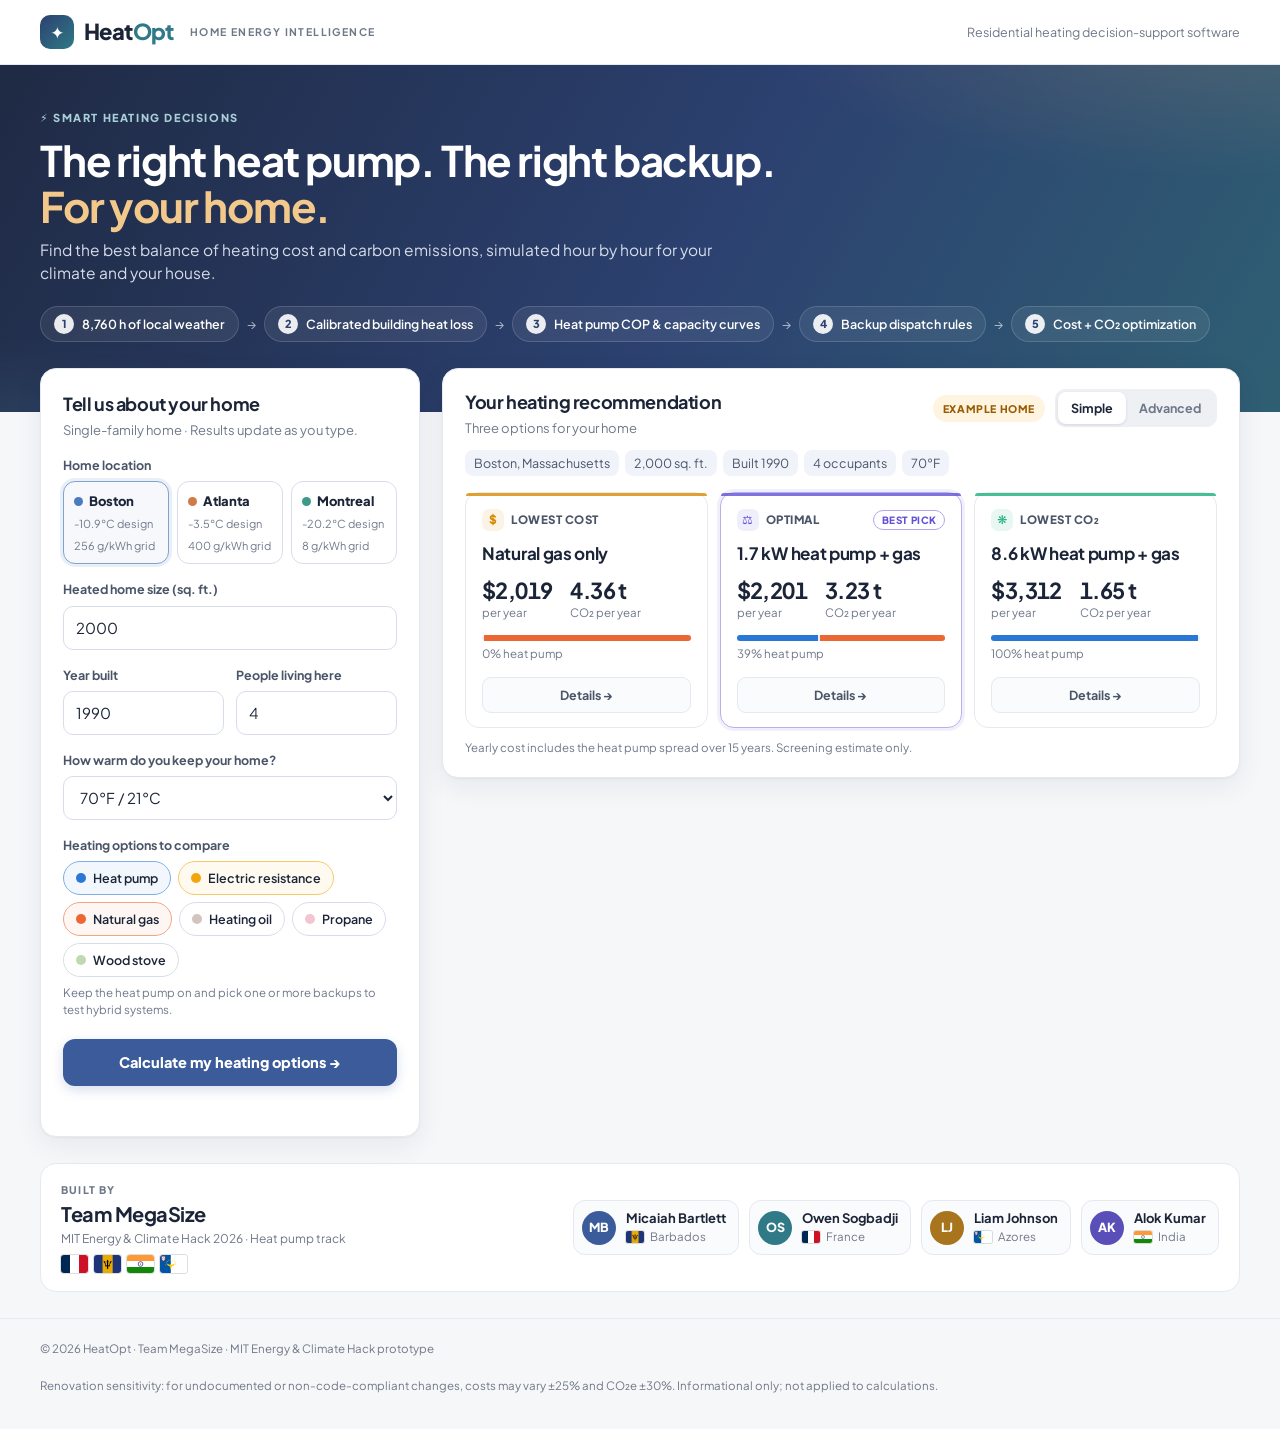
==== index.html @ 23d73d43 "Initial HeatOpt deployment Co-authored-by: Copilot <223556219+Copilot@users.noreply.github.com>" ====
<!doctype html>
<html lang="en">
<head>
<meta charset="utf-8">
<meta name="viewport" content="width=device-width,initial-scale=1">
<title>HeatOpt | Smart Home Heating Decisions</title>
<link rel="preconnect" href="https://fonts.googleapis.com">
<link href="https://fonts.googleapis.com/css2?family=Plus+Jakarta+Sans:wght@400;500;600;700;800&display=swap" rel="stylesheet">
<link rel="stylesheet" href="assets/styles.css">
</head>
<body class="simple">
<header><div class="wrap nav">
  <div class="brand"><div class="logo" aria-hidden="true">✦</div><span>Heat<span class="opt">Opt</span></span><small>HOME ENERGY INTELLIGENCE</small></div>
  <div class="nav-meta">Residential heating decision-support software</div>
</div></header>

<section class="hero"><div class="wrap">
  <div class="eyebrow">⚡ Smart heating decisions</div>
  <h1>The right heat pump. The right backup. <em>For your home.</em></h1>
  <p>Find the best balance of heating cost and carbon emissions, simulated hour by hour for your climate and your house.</p>
  <div class="pipeline" aria-label="How the model works">
    <div class="pipe"><i>1</i>8,760 h of local weather</div><span class="arrow">→</span>
    <div class="pipe"><i>2</i>Calibrated building heat loss</div><span class="arrow">→</span>
    <div class="pipe"><i>3</i>Heat pump COP &amp; capacity curves</div><span class="arrow">→</span>
    <div class="pipe"><i>4</i>Backup dispatch rules</div><span class="arrow">→</span>
    <div class="pipe"><i>5</i>Cost + CO₂ optimization</div>
  </div>
</div></section>

<main class="wrap">
<div class="workspace">

  <!-- ===== Form ===== -->
  <section class="card form-card" aria-labelledby="formTitle">
    <h2 id="formTitle">Tell us about your home</h2>
    <p class="sub">Single-family home · Results update as you type.</p>
    <form id="form" novalidate>
      <div class="field"><span class="label">Home location</span>
        <div class="cities" id="cities"></div>
      </div>
      <div class="field"><label class="label" for="area">Heated home size (sq. ft.)</label>
        <input id="area" type="number" min="300" max="15000" step="1" value="2000" inputmode="numeric" required></div>
      <div class="two">
        <div class="field"><label class="label" for="year">Year built</label>
          <input id="year" type="number" min="1800" max="2026" value="1990" inputmode="numeric" required></div>
        <div class="field"><label class="label" for="people">People living here</label>
          <input id="people" type="number" min="1" max="20" value="4" inputmode="numeric" required></div>
      </div>
      <div class="field"><label class="label" for="indoor">How warm do you keep your home?</label>
        <select id="indoor"><option value="18">64°F / 18°C</option><option value="20">68°F / 20°C</option><option value="21" selected>70°F / 21°C</option><option value="22">72°F / 22°C</option><option value="24">75°F / 24°C</option></select></div>
      <div class="field"><span class="label">Heating options to compare</span>
        <div class="checks" id="checks">
          <label class="chip" style="--c:var(--hp)"><input type="checkbox" value="hp" checked><span class="sw"></span>Heat pump</label>
          <label class="chip" style="--c:#f2a50c"><input type="checkbox" value="electric_resistance" checked><span class="sw"></span>Electric resistance</label>
          <label class="chip" style="--c:#eb6834"><input type="checkbox" value="natural_gas" checked><span class="sw"></span>Natural gas</label>
          <label class="chip" style="--c:#7b5a45"><input type="checkbox" value="heating_oil"><span class="sw"></span>Heating oil</label>
          <label class="chip" style="--c:#e2557a"><input type="checkbox" value="propane"><span class="sw"></span>Propane</label>
          <label class="chip" style="--c:#4f8f2a"><input type="checkbox" value="wood"><span class="sw"></span>Wood stove</label>
        </div>
        <p class="hint">Keep the heat pump on and pick one or more backups to test hybrid systems.</p>
      </div>
      <button class="btn" type="submit">Calculate my heating options →</button>
      <div class="error" id="error" aria-live="polite"></div>
    </form>
  </section>

  <!-- ===== Results ===== -->
  <div class="results" id="results" aria-live="polite">
    <section class="card res-head">
      <div class="toprow">
        <div><h2>Your heating recommendation</h2><p class="sub" id="viewSub">Three options for your home</p></div>
        <div class="viewbar">
          <span class="tag" id="tag">Example home</span>
          <div class="seg" role="group" aria-label="View"><button type="button" data-view="simple" aria-pressed="true">Simple</button><button type="button" data-view="advanced" aria-pressed="false">Advanced</button></div>
        </div>
      </div>
      <div class="preview" id="preview"></div>

      <div class="recs simple-only" id="recs"></div>
      <p class="simple-note simple-only" id="simpleNote"></p>

      <div class="objectives adv-only" id="choices" role="tablist" aria-label="Optimization goal"></div>

      <div class="banner adv-only" id="banner">
        <div>
          <small id="recommendLabel">Best balance of cost + CO₂</small>
          <h3 id="winner">Calculating…</h3>
          <p id="reason">—</p>
        </div>
        <div class="donut" aria-hidden="true"><svg viewBox="0 0 42 42"><circle cx="21" cy="21" r="16" fill="none" stroke="#e6e9ef" stroke-width="6"/><circle id="donutArc" cx="21" cy="21" r="16" fill="none" stroke="var(--hp)" stroke-width="6" stroke-linecap="round" stroke-dasharray="0 101"/></svg><span id="donutPct">–</span><div class="dcap">from heat pump</div></div>
      </div>

      <div class="kpis adv-only">
        <div class="kpi" style="--c:var(--blue)"><div class="ic">◎</div><div><span>Heat pump size</span><b class="tnum" id="size">—</b><em id="sizeNote">at winter design temperature</em></div></div>
        <div class="kpi" style="--c:var(--teal)"><div class="ic">♺</div><div><span>Heat from heat pump</span><b class="tnum" id="share">—</b><em id="scop">seasonal COP —</em></div></div>
        <div class="kpi" style="--c:var(--rose)"><div class="ic">▲</div><div><span>Peak heating need</span><b class="tnum" id="peak">—</b><em id="annualHeat">— kWh of heat a year</em></div></div>
        <div class="kpi" style="--c:var(--amber)"><div class="ic">$</div><div><span>Annual energy cost</span><b class="tnum" id="operating">—</b><em id="opDelta">energy use only</em></div></div>
        <div class="kpi" style="--c:var(--pick-co2)"><div class="ic">❋</div><div><span>Annual CO₂ emissions</span><b class="tnum" id="co2">—</b><em id="co2Delta">tonnes CO₂e per year</em></div></div>
        <div class="kpi" style="--c:var(--violet)"><div class="ic">⌂</div><div><span>Upfront heat pump cost</span><b class="tnum" id="upfront">—</b><em>illustrative installed estimate</em></div></div>
      </div>
    </section>

    <section class="card chart-card adv-only">
      <h3>Every system the model tested</h3>
      <p class="sub">Each dot is one combination of heat pump model, size, backup fuel and control rule. Lower-left is cheaper and cleaner.</p>
      <div class="legend">
        <span><i class="o" style="--c:var(--pick-cost)"></i>Lowest cost</span>
        <span><i class="o" style="--c:var(--pick-bal)"></i>Optimal</span>
        <span><i class="o" style="--c:var(--pick-co2)"></i>Lowest CO₂</span>
        <span><i class="ring"></i>Other heat pump systems</span>
        <span><i class="dm"></i>Backup only (no heat pump)</span>
      </div>
      <svg class="chart" id="scatter" viewBox="0 0 680 330" role="img" aria-label="Annualized cost versus annual CO2 for every tested system"></svg>
      <details class="disc"><summary>Show as a table</summary><article><div class="tableview" id="scatterTable"></div></article></details>
    </section>

    <div class="charts2 adv-only">
      <section class="card chart-card adv-only">
        <h3>Where your heat comes from, month by month</h3>
        <p class="sub" id="monthSub">Heat delivered to the home (kWh)</p>
        <div class="legend"><span><i style="--c:var(--hp)"></i>Heat pump</span><span><i style="--c:var(--backup)"></i><span id="bkName">Backup</span></span></div>
        <svg class="chart" id="monthly" viewBox="0 0 400 250" role="img" aria-label="Monthly heat from heat pump and backup"></svg>
      </section>
      <section class="card chart-card adv-only">
        <h3>When the backup takes over</h3>
        <p class="sub">Annual heat delivered at each outdoor temperature (kWh)</p>
        <div class="legend"><span><i style="--c:var(--hp)"></i>Heat pump</span><span><i style="--c:var(--backup)"></i>Backup</span></div>
        <svg class="chart" id="bins" viewBox="0 0 400 250" role="img" aria-label="Heat delivered by outdoor temperature"></svg>
      </section>
    </div>

    <section class="card chart-card adv-only">
      <h3>The same home in three climates</h3>
      <p class="sub">Your house and choices, re-run in each city. The best-balance system shifts with climate and grid.</p>
      <div class="citygrid" id="citygrid"></div>
    </section>

    <section class="card chart-card adv-only">
      <h3>Cost and carbon comparison</h3>
      <p class="sub">Annualized cost = energy + heat pump capital recovery over 15 years at 5%.</p>
      <div id="comparison"></div>
      <div style="margin-top:12px">
        <details class="disc"><summary>Model assumptions and data sources</summary><article>
          <p>Home heat loss comes from calibrated Boston, Atlanta and Montreal building archetypes and is adjusted for floor area, construction year, occupants and thermostat setting. The model uses 8,760 hours of city-specific typical-year weather and temperature-dependent equipment curves. This browser calculator approximates the project's full ISO 13790 5R1C model; it does not re-run that dynamic model for each entered home.</p>
          <p>Annual cost includes purchased energy. The optimization compares annualized installed heat pump cost over 15 years at a 5% discount rate. The balanced selection adds $190 per tonne CO₂e to annualized cost as an explicit scenario assumption. Existing backup equipment is treated as already installed; new backup installation costs and rebates are not included. Equipment performance curves include interpolated or extrapolated temperatures, and sizing scales reference performance curves rather than guaranteeing that exact equipment size is sold.</p>
          <p>Wood prices may rely on historical/proxy data. Fuel and grid factors follow the uploaded EIA / EPA / eGRID / Hydro-Québec data and the project files. No hourly marginal grid emissions or full lifecycle refrigerant impacts are included.</p>
          <p id="priceNotes"></p>
          <p id="missingNote" style="font-weight:700;color:#9a5b00"></p>
        </article></details>
      </div>
      <p class="smallprint" style="margin:10px 0 0">Screening estimate, not installation advice. Actual heat pump sizing needs an on-site heating-load assessment.</p>
    </section>
  </div>
</div>

<div class="steps">
  <div class="step" style="--c:var(--blue)"><strong>01 · Tell us about your home</strong><p>Enter the few details that drive space heating.</p></div>
  <div class="step" style="--c:var(--violet)"><strong>02 · We simulate every hour of the year</strong><p>City weather, equipment curves, energy prices and grid emissions.</p></div>
  <div class="step" style="--c:var(--teal)"><strong>03 · You choose the best fit</strong><p>Compare lowest cost, lowest carbon and a balanced design.</p></div>
</div>
<section class="team" aria-label="Team credits">
  <div class="tn"><small>Built by</small><b>Team MegaSize</b><span>MIT Energy &amp; Climate Hack 2026 · Heat pump track</span>
    <div class="flags"><svg class="flag" viewBox="0 0 30 20" role="img" aria-label="France flag"><rect width="10" height="20" fill="#002654"/><rect x="10" width="10" height="20" fill="#fff"/><rect x="20" width="10" height="20" fill="#ce1126"/></svg><img class="flag" src="[data-uri]" alt="Barbados flag" style="object-fit:cover"><svg class="flag" viewBox="0 0 30 20" role="img" aria-label="India flag"><rect width="30" height="6.67" fill="#ff9933"/><rect y="6.67" width="30" height="6.67" fill="#fff"/><rect y="13.33" width="30" height="6.67" fill="#138808"/><circle cx="15" cy="10" r="2.6" fill="none" stroke="#000080" stroke-width=".7"/><circle cx="15" cy="10" r=".6" fill="#000080"/></svg><svg class="flag" viewBox="0 0 30 20" role="img" aria-label="Azores flag"><rect width="30" height="20" fill="#fff"/><rect width="12" height="20" fill="#0055a4"/><path d="M2 1.4h3.6v2.9c0 1.3-.9 2-1.8 2.3-.9-.3-1.8-1-1.8-2.3z" fill="#fff" stroke="#d52b1e" stroke-width=".6"/><g fill="#003893"><circle cx="3.8" cy="2.9" r=".35"/><circle cx="3.1" cy="3.8" r=".35"/><circle cx="4.5" cy="3.8" r=".35"/><circle cx="3.8" cy="4.7" r=".35"/></g><g fill="#ffcc00"><polygon points="6.40,10.25 6.59,10.75 7.11,10.77 6.70,11.10 6.84,11.61 6.40,11.31 5.96,11.61 6.10,11.10 5.69,10.77 6.21,10.75"/><polygon points="6.83,8.11 7.01,8.60 7.54,8.63 7.13,8.95 7.27,9.46 6.83,9.17 6.39,9.46 6.53,8.95 6.11,8.63 6.64,8.60"/><polygon points="8.04,6.29 8.23,6.79 8.75,6.81 8.34,7.14 8.48,7.65 8.04,7.36 7.60,7.65 7.74,7.14 7.33,6.81 7.86,6.79"/><polygon points="9.86,5.08 10.04,5.57 10.57,5.59 10.16,5.92 10.30,6.43 9.86,6.14 9.42,6.43 9.56,5.92 9.14,5.59 9.67,5.57"/><polygon points="12.00,4.65 12.19,5.15 12.71,5.17 12.30,5.50 12.44,6.01 12.00,5.72 11.56,6.01 11.70,5.50 11.29,5.17 11.81,5.15"/><polygon points="14.14,5.08 14.33,5.57 14.86,5.59 14.44,5.92 14.58,6.43 14.14,6.14 13.70,6.43 13.84,5.92 13.43,5.59 13.96,5.57"/><polygon points="15.96,6.29 16.14,6.79 16.67,6.81 16.26,7.14 16.40,7.65 15.96,7.36 15.52,7.65 15.66,7.14 15.25,6.81 15.77,6.79"/><polygon points="17.17,8.11 17.36,8.60 17.89,8.63 17.47,8.95 17.61,9.46 17.17,9.17 16.73,9.46 16.87,8.95 16.46,8.63 16.99,8.60"/><polygon points="17.60,10.25 17.79,10.75 18.31,10.77 17.90,11.10 18.04,11.61 17.60,11.31 17.16,11.61 17.30,11.10 16.89,10.77 17.41,10.75"/><path d="M7.6 9.4 12 11.4 16.4 9.4 15.4 11.8 12 12.9 8.6 11.8z"/><ellipse cx="12" cy="12.6" rx="1" ry="1.9"/><circle cx="12" cy="10.7" r=".75"/><path d="M11.2 14.1h1.6L12 15.9z"/></g></svg></div></div>
  <div class="members"><div class="member" style="--c:#3b5b9a"><div class="av">MB</div><div><b>Micaiah Bartlett</b><span><img class="flag" src="[data-uri]" alt="Barbados flag" style="object-fit:cover">Barbados</span></div></div><div class="member" style="--c:#2f7a86"><div class="av">OS</div><div><b>Owen Sogbadji</b><span><svg class="flag" viewBox="0 0 30 20" role="img" aria-label="France flag"><rect width="10" height="20" fill="#002654"/><rect x="10" width="10" height="20" fill="#fff"/><rect x="20" width="10" height="20" fill="#ce1126"/></svg>France</span></div></div><div class="member" style="--c:#a8741c"><div class="av">LJ</div><div><b>Liam Johnson</b><span><svg class="flag" viewBox="0 0 30 20" role="img" aria-label="Azores flag"><rect width="30" height="20" fill="#fff"/><rect width="12" height="20" fill="#0055a4"/><path d="M2 1.4h3.6v2.9c0 1.3-.9 2-1.8 2.3-.9-.3-1.8-1-1.8-2.3z" fill="#fff" stroke="#d52b1e" stroke-width=".6"/><g fill="#003893"><circle cx="3.8" cy="2.9" r=".35"/><circle cx="3.1" cy="3.8" r=".35"/><circle cx="4.5" cy="3.8" r=".35"/><circle cx="3.8" cy="4.7" r=".35"/></g><g fill="#ffcc00"><polygon points="6.40,10.25 6.59,10.75 7.11,10.77 6.70,11.10 6.84,11.61 6.40,11.31 5.96,11.61 6.10,11.10 5.69,10.77 6.21,10.75"/><polygon points="6.83,8.11 7.01,8.60 7.54,8.63 7.13,8.95 7.27,9.46 6.83,9.17 6.39,9.46 6.53,8.95 6.11,8.63 6.64,8.60"/><polygon points="8.04,6.29 8.23,6.79 8.75,6.81 8.34,7.14 8.48,7.65 8.04,7.36 7.60,7.65 7.74,7.14 7.33,6.81 7.86,6.79"/><polygon points="9.86,5.08 10.04,5.57 10.57,5.59 10.16,5.92 10.30,6.43 9.86,6.14 9.42,6.43 9.56,5.92 9.14,5.59 9.67,5.57"/><polygon points="12.00,4.65 12.19,5.15 12.71,5.17 12.30,5.50 12.44,6.01 12.00,5.72 11.56,6.01 11.70,5.50 11.29,5.17 11.81,5.15"/><polygon points="14.14,5.08 14.33,5.57 14.86,5.59 14.44,5.92 14.58,6.43 14.14,6.14 13.70,6.43 13.84,5.92 13.43,5.59 13.96,5.57"/><polygon points="15.96,6.29 16.14,6.79 16.67,6.81 16.26,7.14 16.40,7.65 15.96,7.36 15.52,7.65 15.66,7.14 15.25,6.81 15.77,6.79"/><polygon points="17.17,8.11 17.36,8.60 17.89,8.63 17.47,8.95 17.61,9.46 17.17,9.17 16.73,9.46 16.87,8.95 16.46,8.63 16.99,8.60"/><polygon points="17.60,10.25 17.79,10.75 18.31,10.77 17.90,11.10 18.04,11.61 17.60,11.31 17.16,11.61 17.30,11.10 16.89,10.77 17.41,10.75"/><path d="M7.6 9.4 12 11.4 16.4 9.4 15.4 11.8 12 12.9 8.6 11.8z"/><ellipse cx="12" cy="12.6" rx="1" ry="1.9"/><circle cx="12" cy="10.7" r=".75"/><path d="M11.2 14.1h1.6L12 15.9z"/></g></svg>Azores</span></div></div><div class="member" style="--c:#5a4fb8"><div class="av">AK</div><div><b>Alok Kumar</b><span><svg class="flag" viewBox="0 0 30 20" role="img" aria-label="India flag"><rect width="30" height="6.67" fill="#ff9933"/><rect y="6.67" width="30" height="6.67" fill="#fff"/><rect y="13.33" width="30" height="6.67" fill="#138808"/><circle cx="15" cy="10" r="2.6" fill="none" stroke="#000080" stroke-width=".7"/><circle cx="15" cy="10" r=".6" fill="#000080"/></svg>India</span></div></div></div>
</section>
</main>

<footer><div class="wrap footer-row">
  <span>© 2026 HeatOpt · Team MegaSize · MIT Energy &amp; Climate Hack prototype</span>
  <span>Renovation sensitivity: for undocumented or non-code-compliant changes, costs may vary ±25% and CO₂e ±30%. Informational only; not applied to calculations.</span>
</div></footer>
<div id="tip" role="tooltip"></div>

<script src="assets/data.js"></script>
<script src="assets/model.js"></script>
<script src="assets/app.js"></script>
</body>
</html>
---- assets/styles.css ----
:root{
  --ink:#1c2538;--ink-2:#4a5568;--muted:#6f7889;--line:#e6e9ef;--page:#f6f7f9;--card:#fff;--accent:#3b5b9a;
  --indigo:#3d2ccf;--blue:#2a78d6;--sky:#18b4e0;--teal:#0fa38c;--amber:#f2a50c;--orange:#eb6834;--rose:#e2557a;--violet:#6250d6;
  --hp:#2a78d6;--backup:#eb6834;
  --pick-cost:#d98a00;--pick-bal:#6250d6;--pick-co2:#1baf7a;
  --boston:#4a7bbf;--atlanta:#d07a4a;--montreal:#3f998a;
  --r:16px;--shadow:0 1px 2px #16213e0d,0 8px 28px #16213e12;
}
*{box-sizing:border-box}
html{-webkit-text-size-adjust:100%}
body{margin:0;background:var(--page);color:var(--ink);font-family:'Plus Jakarta Sans',Inter,ui-sans-serif,system-ui,-apple-system,'Segoe UI',sans-serif;line-height:1.45;font-size:15px}
button,input,select{font:inherit;color:inherit}
button{cursor:pointer}
.wrap{max-width:1240px;margin:0 auto;padding:0 20px}
.tnum{font-variant-numeric:tabular-nums}

/* ---------- header & hero ---------- */
header{background:#fff;border-bottom:1px solid var(--line)}
.nav{height:64px;display:flex;align-items:center;justify-content:space-between;gap:16px}
.brand{display:flex;align-items:center;gap:10px;font-weight:800;font-size:22px;letter-spacing:-.6px}
.brand .logo{width:34px;height:34px;border-radius:10px;background:linear-gradient(135deg,#2c4170,#2f7a86);display:grid;place-items:center;color:#fff;font-size:17px}
.brand .opt{color:#2f7a86}
.brand small{font-size:10.5px;letter-spacing:1.4px;font-weight:700;color:var(--muted);margin-left:6px}
.nav-meta{font-size:12.5px;color:var(--muted)}
.hero{position:relative;overflow:hidden;color:#fff;padding:40px 0 70px;background:
  radial-gradient(800px 300px at 95% -20%,#f2b27a2e,transparent 60%),
  radial-gradient(700px 300px at 0% 130%,#6fc3cf33,transparent 60%),
  linear-gradient(120deg,#1f2a44 0%,#2c4170 55%,#2f5f73 100%)}
.hero h1{font-size:clamp(28px,3.4vw,42px);letter-spacing:-1.2px;line-height:1.1;margin:10px 0 10px;max-width:780px}
.hero h1 em{font-style:normal;color:#f3c98b}
.hero p{margin:0;max-width:680px;color:#d6dcea;font-size:15.5px}
.eyebrow{display:inline-flex;align-items:center;gap:8px;font-size:11px;letter-spacing:1.6px;text-transform:uppercase;font-weight:800;color:#a9cfd8}
.pipeline{display:flex;flex-wrap:wrap;gap:8px;margin-top:22px;align-items:center}
.pipe{display:flex;align-items:center;gap:8px;background:#ffffff12;border:1px solid #ffffff26;border-radius:999px;padding:7px 13px;font-size:12.5px;font-weight:600;backdrop-filter:blur(4px)}
.pipe i{font-style:normal;width:20px;height:20px;border-radius:50%;display:grid;place-items:center;font-size:11px;background:#ffffffe6;color:#2c4170;font-weight:800}
.arrow{color:#ffffff99;font-size:13px}

/* ---------- layout ---------- */
.workspace{display:grid;grid-template-columns:minmax(300px,380px) minmax(0,1fr);gap:22px;align-items:start;margin-top:-44px;position:relative}
.card{background:var(--card);border:1px solid var(--line);border-radius:var(--r);box-shadow:var(--shadow)}
.form-card{padding:22px;position:sticky;top:16px}
.card h2{margin:0;font-size:18px;letter-spacing:-.4px}
.sub{margin:4px 0 0;font-size:13px;color:var(--muted)}
.field{margin-top:16px}
.label{display:block;font-size:12.5px;font-weight:700;color:var(--ink-2);margin-bottom:7px}
.field input,.field select{display:block;width:100%;background:#fff;border:1.5px solid #d7ddea;border-radius:10px;padding:10px 12px;min-height:44px;outline:none;transition:border-color .15s,box-shadow .15s}
.field input:focus,.field select:focus{border-color:var(--accent);box-shadow:0 0 0 4px #3b5b9a1f}
.two{display:grid;grid-template-columns:1fr 1fr;gap:12px}
.two .field{margin-top:16px}

.cities{display:grid;grid-template-columns:repeat(3,1fr);gap:8px}
.city{position:relative;border:1.5px solid #d7ddea;border-radius:12px;padding:10px 10px 9px;cursor:pointer;background:#fff;transition:all .15s;min-width:0}
.city input{position:absolute;opacity:0;pointer-events:none}
.city .nm{display:flex;align-items:center;gap:6px;font-weight:800;font-size:13px}
.city .dot{width:9px;height:9px;border-radius:50%;background:var(--c)}
.city .meta{font-size:11px;color:var(--muted);margin-top:4px;line-height:1.35}
.city:has(input:checked){border-color:color-mix(in srgb,var(--c) 70%,#fff);background:color-mix(in srgb,var(--c) 5%,#fff);box-shadow:0 0 0 3px color-mix(in srgb,var(--c) 12%,transparent)}
.city:has(input:focus-visible){outline:2px solid var(--c);outline-offset:2px}

.checks{display:flex;flex-wrap:wrap;gap:7px}
.chip{display:inline-flex;align-items:center;gap:7px;border:1.5px solid #d7ddea;border-radius:999px;padding:7px 12px;font-size:12.5px;font-weight:600;cursor:pointer;background:#fff;transition:all .15s;user-select:none}
.chip{position:relative}.chip input,.city input{position:absolute;opacity:0;pointer-events:none;width:1px;height:1px;margin:0;left:0;top:0}
.chip .sw{width:10px;height:10px;border-radius:50%;background:var(--c);opacity:.35}
.chip:has(input:checked){border-color:color-mix(in srgb,var(--c) 60%,#fff);background:color-mix(in srgb,var(--c) 6%,#fff);color:var(--ink)}
.chip:has(input:checked) .sw{opacity:1}
.chip:has(input:focus-visible){outline:2px solid var(--c);outline-offset:2px}
.hint{font-size:11.5px;color:var(--muted);margin:8px 0 0}
.btn{margin-top:20px;width:100%;border:0;border-radius:12px;padding:13px 16px;font-weight:800;font-size:14.5px;color:#fff;background:var(--accent);box-shadow:0 4px 12px #3b5b9a33;transition:transform .1s,box-shadow .15s}
.btn:hover{background:#324e86}
.btn:active{transform:translateY(1px)}
.error{font-size:12.5px;color:#c0392b;min-height:18px;margin:10px 0 0;font-weight:600}
.live{display:flex;align-items:center;gap:7px;font-size:11.5px;color:var(--muted);margin-top:4px}
.live b{width:7px;height:7px;border-radius:50%;background:var(--teal);box-shadow:0 0 0 3px #0fa38c33}

/* ---------- results ---------- */
.results{display:grid;gap:18px;min-width:0}
.res-head{padding:20px 22px}
.toprow{display:flex;justify-content:space-between;align-items:flex-start;gap:12px;flex-wrap:wrap}
.tag{font-size:10.5px;font-weight:800;letter-spacing:.6px;text-transform:uppercase;padding:6px 10px;border-radius:999px;background:#fff4e0;color:#9a5b00}
.tag.on{background:#e3f7f1;color:#0a7c62}
.preview{margin-top:12px;font-size:12.5px;color:var(--ink-2);display:flex;flex-wrap:wrap;gap:6px}
.preview span{background:#f1f3fa;border-radius:8px;padding:4px 9px}

.objectives{display:grid;grid-template-columns:repeat(3,minmax(0,1fr));gap:10px;margin-top:16px}
.obj{position:relative;text-align:left;border:1.5px solid var(--line);background:#fff;border-radius:14px;padding:12px 13px 12px;min-width:0;transition:all .15s;overflow:hidden}
.obj:before{content:"";position:absolute;inset:0 0 auto 0;height:3px;background:var(--c);opacity:.75}
.obj .k{display:flex;align-items:center;gap:6px;font-size:11px;font-weight:800;text-transform:uppercase;letter-spacing:.5px;color:var(--ink-2)}
.obj .k i{font-style:normal;width:20px;height:20px;border-radius:6px;display:grid;place-items:center;background:color-mix(in srgb,var(--c) 10%,#fff);color:var(--c);font-size:11px}
.obj .v{display:block;font-size:21px;font-weight:800;letter-spacing:-.6px;margin-top:7px}
.obj .v small{font-size:12px;font-weight:600;color:var(--muted)}
.obj .c{display:block;font-size:12px;color:var(--muted);margin-top:1px}
.obj .w{display:block;font-size:11.5px;color:var(--ink-2);margin-top:7px;font-weight:600;white-space:nowrap;overflow:hidden;text-overflow:ellipsis}
.obj.active{border-color:color-mix(in srgb,var(--c) 65%,#fff);background:color-mix(in srgb,var(--c) 4%,#fff);box-shadow:0 0 0 3px color-mix(in srgb,var(--c) 12%,transparent)}
.obj:hover{border-color:var(--c)}

.banner{margin-top:14px;border-radius:14px;padding:18px 20px;color:var(--ink);background:color-mix(in srgb,var(--b1) 5%,#fff);border:1px solid color-mix(in srgb,var(--b1) 22%,#fff);border-left:4px solid var(--b1);display:grid;grid-template-columns:1fr auto;gap:14px;align-items:center}
.banner small{font-size:10.5px;font-weight:800;letter-spacing:1.2px;text-transform:uppercase;color:var(--b1)}
.banner h3{margin:4px 0 4px;font-size:24px;letter-spacing:-.7px;line-height:1.15}
.banner p{margin:0;font-size:13px;color:var(--ink-2)}
.donut{width:92px;position:relative;text-align:center}.donut svg{height:92px}.dcap{font-size:10.5px;font-weight:700;color:var(--muted);margin-top:4px}
.donut svg{width:100%;height:100%;transform:rotate(-90deg)}
.donut span{position:absolute;left:0;right:0;top:0;height:92px;display:grid;place-items:center;text-align:center;font-weight:800;font-size:16px;line-height:1}
.donut span em{display:block;font-style:normal;font-size:7.5px;font-weight:700;opacity:.85;margin-top:3px;letter-spacing:.3px}

.kpis{display:grid;grid-template-columns:repeat(3,minmax(0,1fr));gap:10px;margin-top:14px}
.kpi{border:1px solid var(--line);border-radius:12px;padding:12px 13px;display:flex;gap:11px;align-items:flex-start;min-width:0}
.kpi .ic{flex:none;width:34px;height:34px;border-radius:10px;display:grid;place-items:center;font-size:15px;background:color-mix(in srgb,var(--c) 8%,#fff);color:var(--c)}
.kpi span{display:block;font-size:11.5px;color:var(--muted)}
.kpi b{display:block;font-size:19px;letter-spacing:-.5px;margin-top:2px;line-height:1.15}
.kpi em{display:block;font-style:normal;font-size:11px;color:var(--muted);margin-top:2px}
.kpi em.good{color:#0a7c62;font-weight:700}
.kpi em.bad{color:#b4462c;font-weight:700}

.chart-card{padding:18px 20px}
.chart-card h3{margin:0;font-size:15.5px;letter-spacing:-.3px}
.chart-card .sub{margin-top:3px}
.legend{display:flex;flex-wrap:wrap;gap:12px;margin:12px 0 4px;font-size:12px;color:var(--ink-2)}
.legend span{display:inline-flex;align-items:center;gap:6px}
.legend i{width:11px;height:11px;border-radius:3px;background:var(--c);display:inline-block}
.legend i.o{border-radius:50%}
.legend i.ring{border-radius:50%;background:#fff;border:2px solid #9aa3b8}
.legend i.dm{transform:rotate(45deg);border-radius:2px;background:#fff;border:2px solid #5d6680;width:9px;height:9px}
.chart{width:100%;height:auto;display:block;overflow:visible}
.chart text{font-family:inherit}
.charts2{display:grid;grid-template-columns:1fr 1fr;gap:18px}

.citygrid{display:grid;grid-template-columns:repeat(3,minmax(0,1fr));gap:10px;margin-top:14px}
.cc{border-radius:12px;padding:13px;border:1.5px solid var(--line);position:relative;overflow:hidden;min-width:0}
.cc:before{content:"";position:absolute;inset:0 0 auto 0;height:3px;background:var(--c);opacity:.7;z-index:0}
.cc>*{position:relative}
.cc.me{border-color:var(--c)}
.cc .h{display:flex;justify-content:space-between;align-items:center;font-weight:800}
.cc .h span{font-size:10px;font-weight:800;letter-spacing:.5px;text-transform:uppercase;color:var(--c);background:#fff;border:1px solid var(--c);border-radius:999px;padding:2px 7px}
.cc .pick{font-size:12.5px;font-weight:700;margin-top:6px;color:var(--ink-2)}
.cc dl{display:grid;grid-template-columns:auto 1fr;gap:3px 10px;margin:9px 0 0;font-size:12px}
.cc dt{color:var(--muted)}
.cc dd{margin:0;text-align:right;font-weight:700}
.bar{height:7px;border-radius:9px;background:#eceff6;overflow:hidden;margin-top:9px;display:flex;gap:2px}
.bar i{display:block;height:100%}

table.cmp{width:100%;border-collapse:collapse;font-size:12.5px;margin-top:12px}
.cmp th,.cmp td{padding:9px 8px;border-bottom:1px solid #edf0f6;text-align:right}
.cmp th:first-child,.cmp td:first-child{text-align:left}
.cmp th{font-size:11px;text-transform:uppercase;letter-spacing:.4px;color:var(--muted)}
.cmp td .sw{display:inline-block;width:9px;height:9px;border-radius:50%;margin-right:7px;background:var(--c)}
.cmp tr.hl td{background:#f6f7fa;font-weight:700}
.smallprint{font-size:11.5px;color:var(--muted);line-height:1.5}

details.disc{border-top:1px solid var(--line);padding:2px 0}
details.disc summary{cursor:pointer;padding:12px 0;font-weight:700;font-size:13px;list-style:none;display:flex;justify-content:space-between}
details.disc summary::-webkit-details-marker{display:none}
details.disc summary:after{content:"+";color:var(--muted);font-weight:800}
details.disc[open] summary:after{content:"–"}
details.disc article{font-size:12.5px;color:var(--ink-2);padding-bottom:10px}
details.disc p{margin:0 0 9px}
.tableview{overflow:auto;max-height:260px;margin-top:8px}

.steps{display:grid;grid-template-columns:repeat(3,1fr);gap:14px;margin:26px 0 8px}
.step{background:#fff;border:1px solid var(--line);border-radius:14px;padding:16px 18px;border-top:3px solid color-mix(in srgb,var(--c) 70%,#fff)}
.step strong{display:block;font-size:13.5px}
.step p{margin:5px 0 0;font-size:12.5px;color:var(--muted)}
footer{margin-top:26px;border-top:1px solid var(--line);padding:22px 0 34px;font-size:11.5px;color:var(--muted)}
.footer-row{display:flex;justify-content:space-between;gap:20px;flex-wrap:wrap}

#tip{position:fixed;z-index:50;pointer-events:none;background:#16213e;color:#fff;font-size:12px;line-height:1.4;padding:8px 10px;border-radius:9px;box-shadow:0 6px 20px #0003;max-width:260px;opacity:0;transition:opacity .1s}
#tip b{font-weight:800}
.busy{opacity:.55;transition:opacity .15s}

/* view switch */
.viewbar{display:flex;align-items:center;gap:10px}
.seg{display:inline-flex;background:#eef0f4;border-radius:10px;padding:3px}
.seg button{border:0;background:transparent;padding:7px 13px;border-radius:8px;font-size:12.5px;font-weight:700;color:var(--muted)}
.seg button[aria-pressed=true]{background:#fff;color:var(--ink);box-shadow:0 1px 3px #1c253820}
body.simple .adv-only{display:none!important}
body:not(.simple) .simple-only{display:none!important}
.recs{display:grid;grid-template-columns:repeat(3,minmax(0,1fr));gap:12px;margin-top:16px}
.rec{position:relative;border:1px solid var(--line);border-radius:14px;padding:16px 16px 14px;background:#fff;display:flex;flex-direction:column;min-width:0}
.rec:before{content:"";position:absolute;inset:0 0 auto 0;height:3px;border-radius:14px 14px 0 0;background:var(--c);opacity:.8}
.rec.star{border-color:color-mix(in srgb,var(--c) 45%,#fff);box-shadow:0 0 0 3px color-mix(in srgb,var(--c) 9%,transparent)}
.rec .top{display:flex;justify-content:space-between;align-items:center;gap:8px}
.rec .lbl{display:flex;align-items:center;gap:7px;font-size:11.5px;font-weight:800;letter-spacing:.5px;text-transform:uppercase;color:var(--ink-2)}
.rec .lbl i{font-style:normal;width:22px;height:22px;border-radius:7px;display:grid;place-items:center;background:color-mix(in srgb,var(--c) 10%,#fff);color:var(--c);font-size:12px}
.rec .badge{font-size:10px;font-weight:800;letter-spacing:.4px;text-transform:uppercase;color:var(--c);border:1px solid color-mix(in srgb,var(--c) 50%,#fff);border-radius:999px;padding:2px 8px;white-space:nowrap}
.rec h4{margin:12px 0 2px;font-size:17px;line-height:1.25;letter-spacing:-.3px}
.rec h4{margin:12px 0 14px}
.rec .big{display:flex;gap:18px;padding:0;border:0}
.rec .big div b{display:block;font-size:22px;letter-spacing:-.6px;line-height:1.1}
.rec .big div span{display:block;font-size:11.5px;color:var(--muted);margin-top:2px}
.rec .share{margin-top:14px}
.rec .share .bar{margin:0;height:6px}
.rec .share span{display:block;font-size:11.5px;color:var(--muted);margin-top:5px}
.rec .more{margin-top:auto;padding-top:14px}
.rec .more button{width:100%;border:1px solid var(--line);background:#fafbfc;border-radius:9px;padding:8px;font-size:12.5px;font-weight:700;color:var(--ink-2)}
.rec .more button:hover{border-color:color-mix(in srgb,var(--c) 50%,#fff);color:var(--ink)}
body.simple .steps{display:none}
.simple-note{margin:12px 0 0;font-size:11.5px;color:var(--muted)}
/* team credit */
.team{margin:26px 0 6px;background:#fff;border:1px solid var(--line);border-radius:16px;padding:18px 20px;display:flex;align-items:center;justify-content:space-between;gap:18px;flex-wrap:wrap}
.team .tn small{display:block;font-size:10.5px;font-weight:800;letter-spacing:1.2px;text-transform:uppercase;color:var(--muted)}
.team .tn b{display:block;font-size:20px;letter-spacing:-.5px;margin-top:2px}
.team .tn span{display:block;font-size:12px;color:var(--muted);margin-top:2px}
.flags{display:flex;gap:6px;margin-top:8px}
.flag{width:27px;height:18px;border-radius:3px;box-shadow:0 0 0 1px #1c253826;display:block;overflow:hidden}
.members{display:flex;flex-wrap:wrap;gap:10px}
.member{display:flex;align-items:center;gap:10px;border:1px solid var(--line);border-radius:12px;padding:8px 12px 8px 8px;background:#fafbfc}
.member .av{flex:none;width:34px;height:34px;border-radius:50%;display:grid;place-items:center;font-size:12.5px;font-weight:800;color:#fff;background:var(--c)}
.member b{display:block;font-size:13px}
.member span{display:flex;align-items:center;gap:6px;font-size:11.5px;color:var(--muted);margin-top:1px}
.member .flag{width:18px;height:12px;border-radius:2px}
@media (max-width:640px){.team{padding:16px}.members{display:grid;grid-template-columns:1fr 1fr;width:100%}.member{padding:7px}}
@media (max-width:980px){.workspace{grid-template-columns:1fr}.form-card{position:static}.charts2{grid-template-columns:1fr}}
@media (max-width:640px){
  .recs{grid-template-columns:1fr}.viewbar{width:100%;justify-content:space-between}
  .wrap{padding:0 16px}.nav-meta{display:none}.hero{padding:30px 0 62px}
  .objectives,.kpis,.citygrid,.steps{grid-template-columns:1fr}
  .obj{display:grid;grid-template-columns:1fr auto;align-items:center;gap:2px 10px}
  .obj .v{grid-column:2;grid-row:1/3;margin:0;text-align:right}.obj .w{display:none}
  .kpis{grid-template-columns:1fr 1fr}.kpi{padding:10px}.kpi .ic{display:none}
  .banner{grid-template-columns:1fr}.donut{display:none}
  .form-card,.res-head,.chart-card{padding:16px}
  .arrow{display:none}
}
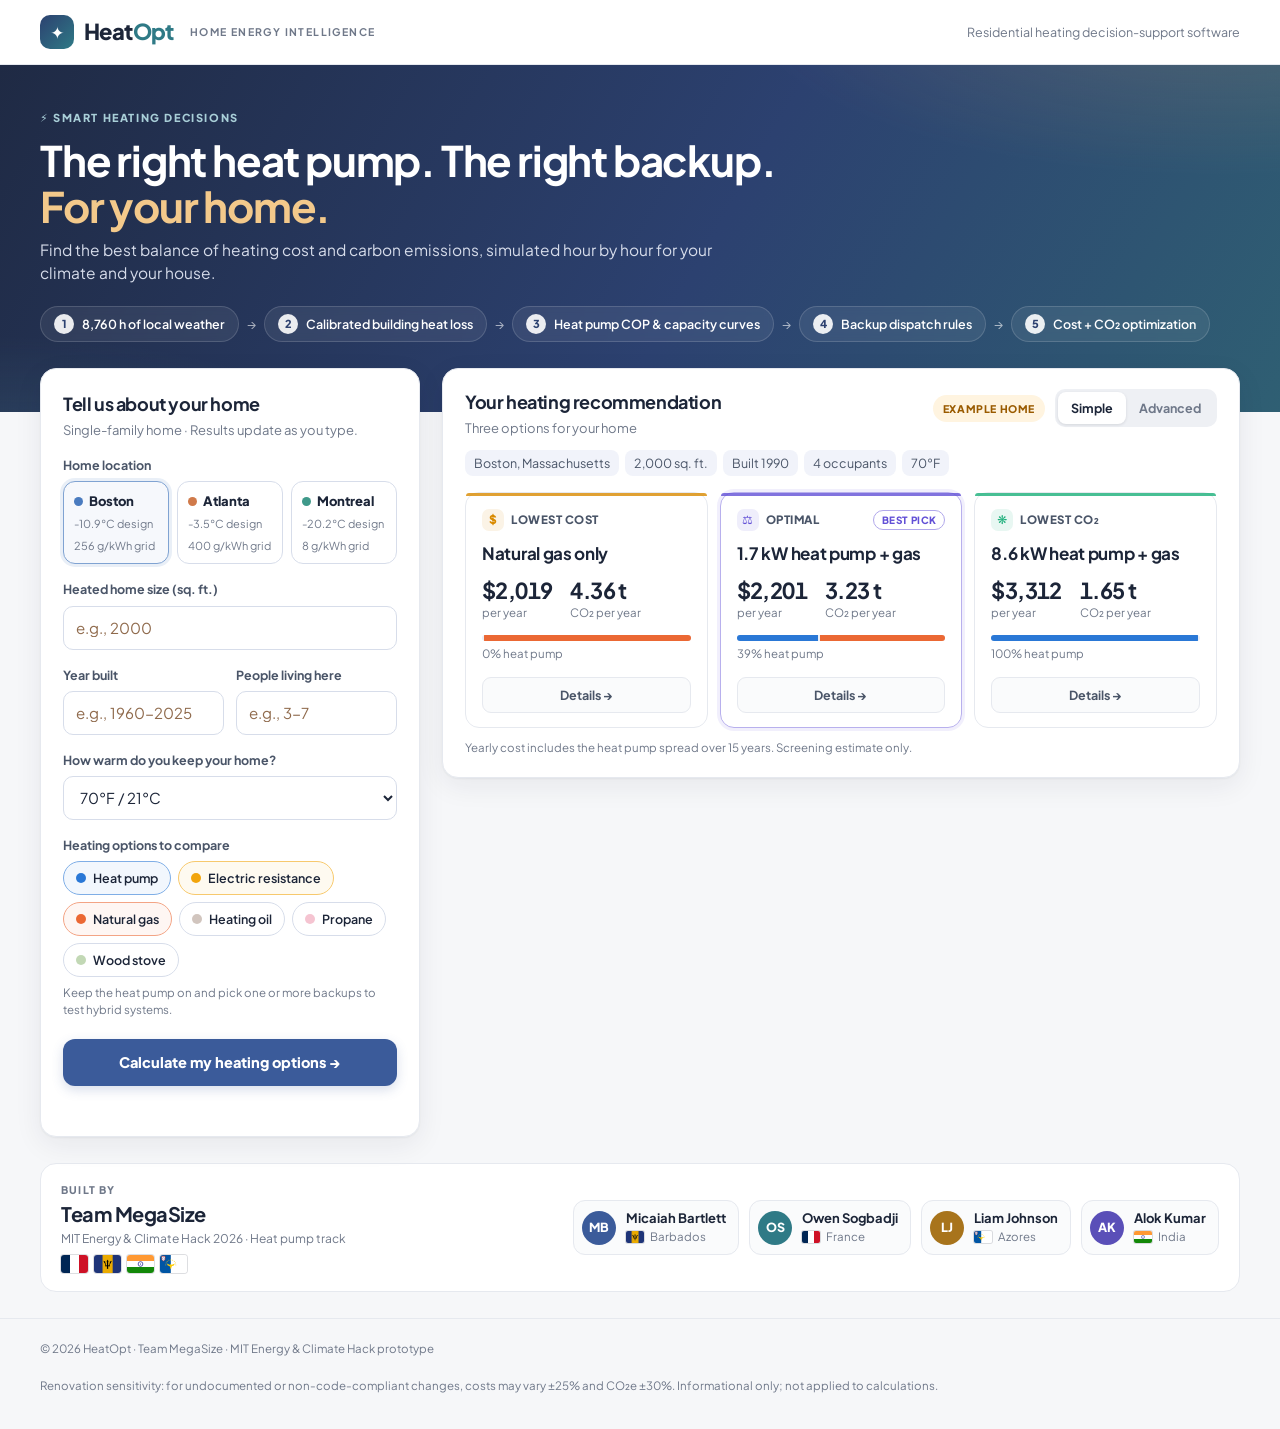
==== commit f378c745: "Show brown example hints in home inputs Co-authored-by: Copilot <223556219+Copilot@users.noreply.git" ====
--- a/index.html
+++ b/index.html
@@ -39,12 +39,12 @@
         <div class="cities" id="cities"></div>
       </div>
       <div class="field"><label class="label" for="area">Heated home size (sq. ft.)</label>
-        <input id="area" type="number" min="300" max="15000" step="1" value="2000" inputmode="numeric" required></div>
+        <input id="area" type="number" min="300" max="15000" step="1" placeholder="e.g., 2000" inputmode="numeric" required></div>
       <div class="two">
         <div class="field"><label class="label" for="year">Year built</label>
-          <input id="year" type="number" min="1800" max="2026" value="1990" inputmode="numeric" required></div>
+          <input id="year" type="number" min="1800" max="2026" placeholder="e.g., 1960-2025" inputmode="numeric" required></div>
         <div class="field"><label class="label" for="people">People living here</label>
-          <input id="people" type="number" min="1" max="20" value="4" inputmode="numeric" required></div>
+          <input id="people" type="number" min="1" max="20" placeholder="e.g., 3-7" inputmode="numeric" required></div>
       </div>
       <div class="field"><label class="label" for="indoor">How warm do you keep your home?</label>
         <select id="indoor"><option value="18">64°F / 18°C</option><option value="20">68°F / 20°C</option><option value="21" selected>70°F / 21°C</option><option value="22">72°F / 22°C</option><option value="24">75°F / 24°C</option></select></div>
--- a/assets/styles.css
+++ b/assets/styles.css
@@ -45,6 +45,7 @@
 .field{margin-top:16px}
 .label{display:block;font-size:12.5px;font-weight:700;color:var(--ink-2);margin-bottom:7px}
 .field input,.field select{display:block;width:100%;background:#fff;border:1.5px solid #d7ddea;border-radius:10px;padding:10px 12px;min-height:44px;outline:none;transition:border-color .15s,box-shadow .15s}
+.field input::placeholder{color:#8f6a4c;opacity:1}
 .field input:focus,.field select:focus{border-color:var(--accent);box-shadow:0 0 0 4px #3b5b9a1f}
 .two{display:grid;grid-template-columns:1fr 1fr;gap:12px}
 .two .field{margin-top:16px}
